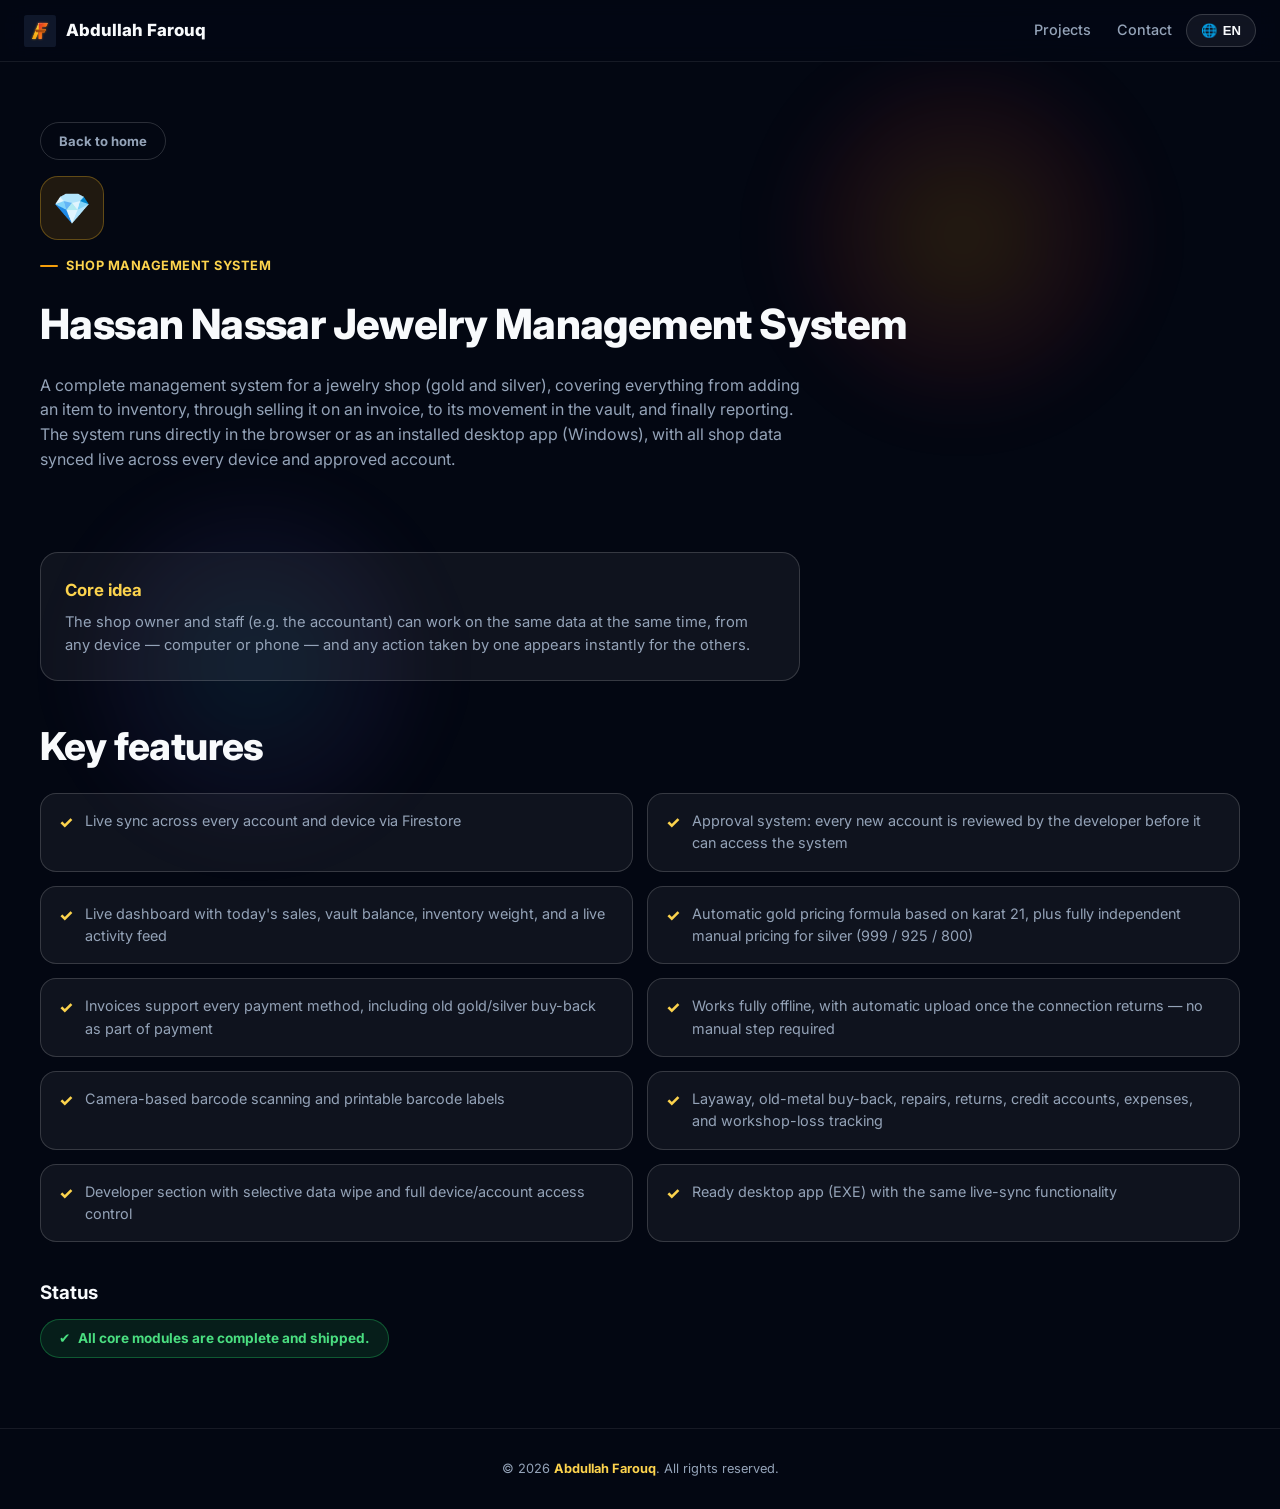
==== jewelry.html @ 9d97e61b "Add files via upload" ====
<!DOCTYPE html>
<html lang="en" dir="ltr">
<head>
<meta charset="UTF-8">
<meta name="viewport" content="width=device-width, initial-scale=1.0, viewport-fit=cover">
<title>Hassan Nassar Jewelry Management System | Abdullah Farouq</title>
<link rel="icon" type="image/svg+xml" href="logo.svg">
<link rel="preconnect" href="https://fonts.googleapis.com">
<link rel="preconnect" href="https://fonts.gstatic.com" crossorigin>
<link href="https://fonts.googleapis.com/css2?family=Inter:wght@400;500;600;700;800;900&display=swap" rel="stylesheet">
<link rel="stylesheet" href="shared.css">
<style>
  .p-hero{padding:60px 20px 10px}
  .p-hero .wrap{display:flex;flex-direction:column;gap:16px;align-items:flex-start}
  .p-icon{width:64px;height:64px;border-radius:18px;display:flex;align-items:center;justify-content:center;background:rgba(245,158,11,.12);border:1px solid rgba(251,191,36,.3);font-size:1.9rem}
  .p-title{font-size:clamp(1.8rem,4vw,2.6rem);font-weight:800;letter-spacing:-.6px}
  .p-intro{color:var(--muted);max-width:760px;font-size:1rem}
  .core-box{background:var(--panel);border:1px solid var(--panel-border);border-radius:var(--radius-md);padding:24px;max-width:760px}
  .core-box h3{margin-bottom:8px;font-size:1.05rem;color:var(--gold-3)}
  .core-box p{color:var(--muted);font-size:.92rem}
  .feature-grid{display:grid;grid-template-columns:repeat(2,1fr);gap:14px}
  .feature-item{display:flex;gap:12px;align-items:flex-start;background:var(--panel);border:1px solid var(--panel-border);border-radius:16px;padding:16px 18px}
  .feature-item .check{color:var(--gold-3);font-weight:800;flex:none}
  .feature-item p{color:var(--muted);font-size:.9rem}
  .status-badge{display:inline-flex;align-items:center;gap:8px;padding:8px 18px;border-radius:20px;background:rgba(34,197,94,.12);border:1px solid rgba(34,197,94,.35);color:#4ade80;font-weight:700;font-size:.85rem}
  @media (max-width:768px){.feature-grid{grid-template-columns:1fr}}
</style>
</head>
<body>

<svg style="display:none" aria-hidden="true">
  <defs>
    <linearGradient id="goldGradient" x1="0%" y1="100%" x2="100%" y2="0%"><stop offset="0%" stop-color="#F59E0B"/><stop offset="50%" stop-color="#FBBF24"/><stop offset="100%" stop-color="#FCD34D"/></linearGradient>
    <linearGradient id="copperGradient" x1="0%" y1="0%" x2="100%" y2="100%"><stop offset="0%" stop-color="#DC2626"/><stop offset="50%" stop-color="#F97316"/><stop offset="100%" stop-color="#FB923C"/></linearGradient>
    <linearGradient id="bronzeGradient" x1="0%" y1="0%" x2="100%" y2="0%"><stop offset="0%" stop-color="#92400E"/><stop offset="100%" stop-color="#B45309"/></linearGradient>
    <filter id="goldGlow" x="-20%" y="-20%" width="140%" height="140%"><feGaussianBlur stdDeviation="5" result="blur1"/><feMerge><feMergeNode in="blur1"/><feMergeNode in="SourceGraphic"/></feMerge></filter>
    <g id="af-emblem" filter="url(#goldGlow)">
      <path d="M 130 370 L 230 130 L 280 130 L 180 370 Z" fill="url(#goldGradient)"/>
      <path d="M 230 130 L 370 130 L 345 180 L 275 180 L 275 225 L 340 225 L 320 270 L 275 270 L 275 370 L 230 370 Z" fill="url(#copperGradient)"/>
      <path d="M 190 270 L 320 270 L 340 225 L 170 225 Z" fill="url(#bronzeGradient)" opacity="0.95"/>
      <line x1="230" y1="130" x2="370" y2="130" stroke="#FFF9E6" stroke-width="2" opacity="0.7"/>
      <line x1="170" y1="225" x2="340" y2="225" stroke="#FCD34D" stroke-width="2" opacity="0.8"/>
      <line x1="130" y1="370" x2="180" y2="370" stroke="#FCD34D" stroke-width="2.5"/>
      <line x1="230" y1="370" x2="275" y2="370" stroke="#FB923C" stroke-width="2.5"/>
      <circle cx="230" cy="130" r="4" fill="#FFFFFF"/><circle cx="370" cy="130" r="4" fill="#FB923C"/><circle cx="130" cy="370" r="4" fill="#FCD34D"/><circle cx="340" cy="225" r="3" fill="#FCD34D"/>
    </g>
  </defs>
</svg>

<div class="ambient-glow-1"></div>
<div class="ambient-glow-2"></div>

<nav class="nav">
  <a href="index.html" class="brand"><img src="logo.svg" alt="Abdullah Farouq logo" width="32" height="32">Abdullah Farouq</a>
  <div class="nav-right">
    <ul class="nav-links"><li><a href="index.html#projects" data-i18n="nav_projects">Projects</a></li><li><a href="index.html#contact" data-i18n="nav_contact">Contact</a></li></ul>
    <div class="lang-switch"><button class="lang-btn" id="langBtn">🌐 <span id="langLabel">EN</span></button><div class="lang-menu" id="langMenu"></div></div>
  </div>
</nav>

<section class="p-hero">
  <div class="wrap reveal">
    <a href="index.html" class="ghost-btn" style="padding:8px 18px;font-size:.82rem" data-i18n="back_home">← Back to home</a>
    <div class="p-icon">💎</div>
    <span class="eyebrow" data-i18n="j_tag" style="margin-bottom:0">Shop Management System</span>
    <h1 class="p-title" data-i18n="j_title">Hassan Nassar Jewelry Management System</h1>
    <p class="p-intro" data-i18n="j_intro">A complete management system for a jewelry shop (gold and silver)...</p>
  </div>
</section>

<section>
  <div class="wrap" style="display:flex;flex-direction:column;gap:36px">
    <div class="core-box reveal">
      <h3 data-i18n="j_core_title">Core idea</h3>
      <p data-i18n="j_core">The shop owner and staff can work on the same data at the same time...</p>
    </div>

    <div class="reveal">
      <h2 class="section-title" data-i18n="j_features_title">Key features</h2>
      <div class="feature-grid" style="margin-top:16px">
        <div class="feature-item"><span class="check">✓</span><p data-i18n="j_f1"></p></div>
        <div class="feature-item"><span class="check">✓</span><p data-i18n="j_f2"></p></div>
        <div class="feature-item"><span class="check">✓</span><p data-i18n="j_f3"></p></div>
        <div class="feature-item"><span class="check">✓</span><p data-i18n="j_f4"></p></div>
        <div class="feature-item"><span class="check">✓</span><p data-i18n="j_f5"></p></div>
        <div class="feature-item"><span class="check">✓</span><p data-i18n="j_f6"></p></div>
        <div class="feature-item"><span class="check">✓</span><p data-i18n="j_f7"></p></div>
        <div class="feature-item"><span class="check">✓</span><p data-i18n="j_f8"></p></div>
        <div class="feature-item"><span class="check">✓</span><p data-i18n="j_f9"></p></div>
        <div class="feature-item"><span class="check">✓</span><p data-i18n="j_f10"></p></div>
      </div>
    </div>

    <div class="reveal">
      <h3 style="margin-bottom:12px" data-i18n="j_status_title">Status</h3>
      <span class="status-badge">✔ <span data-i18n="j_status_note">All core modules are complete and shipped.</span></span>
    </div>
  </div>
</section>

<footer><p>© <span id="year"></span> <span class="foot-brand">Abdullah Farouq</span>. <span data-i18n="footer_rights">All rights reserved.</span></p></footer>

<script src="shared.js"></script>
<script>document.getElementById('year').textContent = new Date().getFullYear();</script>
</body>
</html>
---- shared.css ----
:root{
  --bg:#030712;
  --panel:rgba(255,255,255,.05);
  --panel-border:rgba(255,255,255,.16);
  --gold:#F59E0B;
  --gold-2:#FBBF24;
  --gold-3:#FCD34D;
  --copper:#F97316;
  --muted:#94A3B8;
  --text:#f8fafc;
  --blur:14px;
  --radius-lg:30px;
  --radius-md:18px;
}
*{box-sizing:border-box;margin:0;padding:0}
html{scroll-behavior:smooth}
body{background:var(--bg);color:var(--text);font-family:'Inter',system-ui,-apple-system,sans-serif;overflow-x:hidden;line-height:1.55}
img{max-width:100%;display:block}
a{color:inherit}
section{position:relative;z-index:1;padding:70px 20px}
.wrap{max-width:1200px;margin:0 auto}
.eyebrow{display:inline-flex;align-items:center;gap:8px;font-size:.8rem;font-weight:700;letter-spacing:.5px;color:var(--gold-3);text-transform:uppercase;margin-bottom:10px}
.eyebrow::before{content:"";width:18px;height:2px;background:var(--gold);border-radius:2px}
h2.section-title{font-size:clamp(1.6rem,3.6vw,2.4rem);font-weight:800;letter-spacing:-.6px;margin-bottom:8px}
.section-sub{color:var(--muted);max-width:640px;margin-bottom:36px;font-size:.98rem}

.ambient-glow-1,.ambient-glow-2{position:fixed;width:380px;height:380px;border-radius:50%;pointer-events:none;z-index:0;filter:blur(30px);will-change:transform}
.ambient-glow-1{top:5%;inset-inline-end:10%;background:radial-gradient(circle,rgba(245,158,11,.15) 0%,rgba(220,38,38,.08) 50%,transparent 70%)}
.ambient-glow-2{bottom:5%;inset-inline-start:5%;background:radial-gradient(circle,rgba(56,189,248,.1) 0%,rgba(139,92,246,.05) 50%,transparent 70%)}

.nav{position:sticky;top:0;z-index:60;display:flex;align-items:center;justify-content:space-between;padding:14px 24px;background:rgba(3,7,18,.72);backdrop-filter:blur(var(--blur)) saturate(150%);-webkit-backdrop-filter:blur(var(--blur)) saturate(150%);border-bottom:1px solid rgba(255,255,255,.08)}
.brand{display:flex;align-items:center;gap:10px;font-weight:800;font-size:1.05rem;text-decoration:none}
.brand svg{width:32px;height:32px;border-radius:8px}
.nav-right{display:flex;align-items:center;gap:14px}
.nav-links{display:flex;gap:26px;font-size:.9rem;font-weight:500;list-style:none}
.nav-links a{text-decoration:none;color:var(--muted);transition:color .25s}
.nav-links a:hover,.nav-links a:focus-visible{color:var(--text)}

.lang-switch{position:relative}
.lang-btn{display:flex;align-items:center;gap:6px;padding:8px 14px;border-radius:24px;background:rgba(255,255,255,.06);border:1px solid var(--panel-border);color:var(--text);font-size:.82rem;font-weight:600;cursor:pointer}
.lang-menu{position:absolute;top:calc(100% + 8px);inset-inline-end:0;background:rgba(10,14,25,.96);border:1px solid var(--panel-border);border-radius:14px;padding:6px;min-width:160px;max-height:280px;overflow-y:auto;display:none;box-shadow:0 20px 40px rgba(0,0,0,.5);backdrop-filter:blur(20px)}
.lang-menu.open{display:block}
.lang-menu button{width:100%;text-align:start;padding:9px 12px;border-radius:9px;background:none;border:none;color:var(--muted);font-size:.85rem;cursor:pointer}
.lang-menu button:hover{background:rgba(255,255,255,.06);color:var(--text)}
.lang-menu button.active{color:var(--gold-3);font-weight:700}

.apple-glass-btn,.ghost-btn{display:inline-flex;align-items:center;justify-content:center;gap:8px;padding:14px 30px;border-radius:40px;text-decoration:none;font-size:.94rem;font-weight:700;transition:transform .25s ease,box-shadow .25s ease,background .25s ease}
.apple-glass-btn{background:rgba(255,255,255,.08);backdrop-filter:blur(var(--blur)) saturate(150%);-webkit-backdrop-filter:blur(var(--blur)) saturate(150%);border:1px solid rgba(251,191,36,.35);color:#fff;box-shadow:0 12px 24px rgba(0,0,0,.3)}
.apple-glass-btn:hover{background:rgba(245,158,11,.15);border-color:rgba(251,191,36,.6);transform:translateY(-2px)}
.ghost-btn{border:1px solid var(--panel-border);color:var(--muted)}
.ghost-btn:hover{color:var(--text);border-color:rgba(255,255,255,.35)}

footer{text-align:center;padding:30px 20px;color:var(--muted);font-size:.8rem;border-top:1px solid rgba(255,255,255,.08)}
footer .foot-brand{color:var(--gold-3);font-weight:700}

.reveal{opacity:0;transform:translateY(24px);transition:opacity .7s ease,transform .7s ease}
.reveal.in{opacity:1;transform:translateY(0)}

@media (prefers-reduced-motion:reduce){
  *{animation-duration:.01ms !important;animation-iteration-count:1 !important;transition-duration:.01ms !important;scroll-behavior:auto !important}
  .reveal{opacity:1 !important;transform:none !important}
}
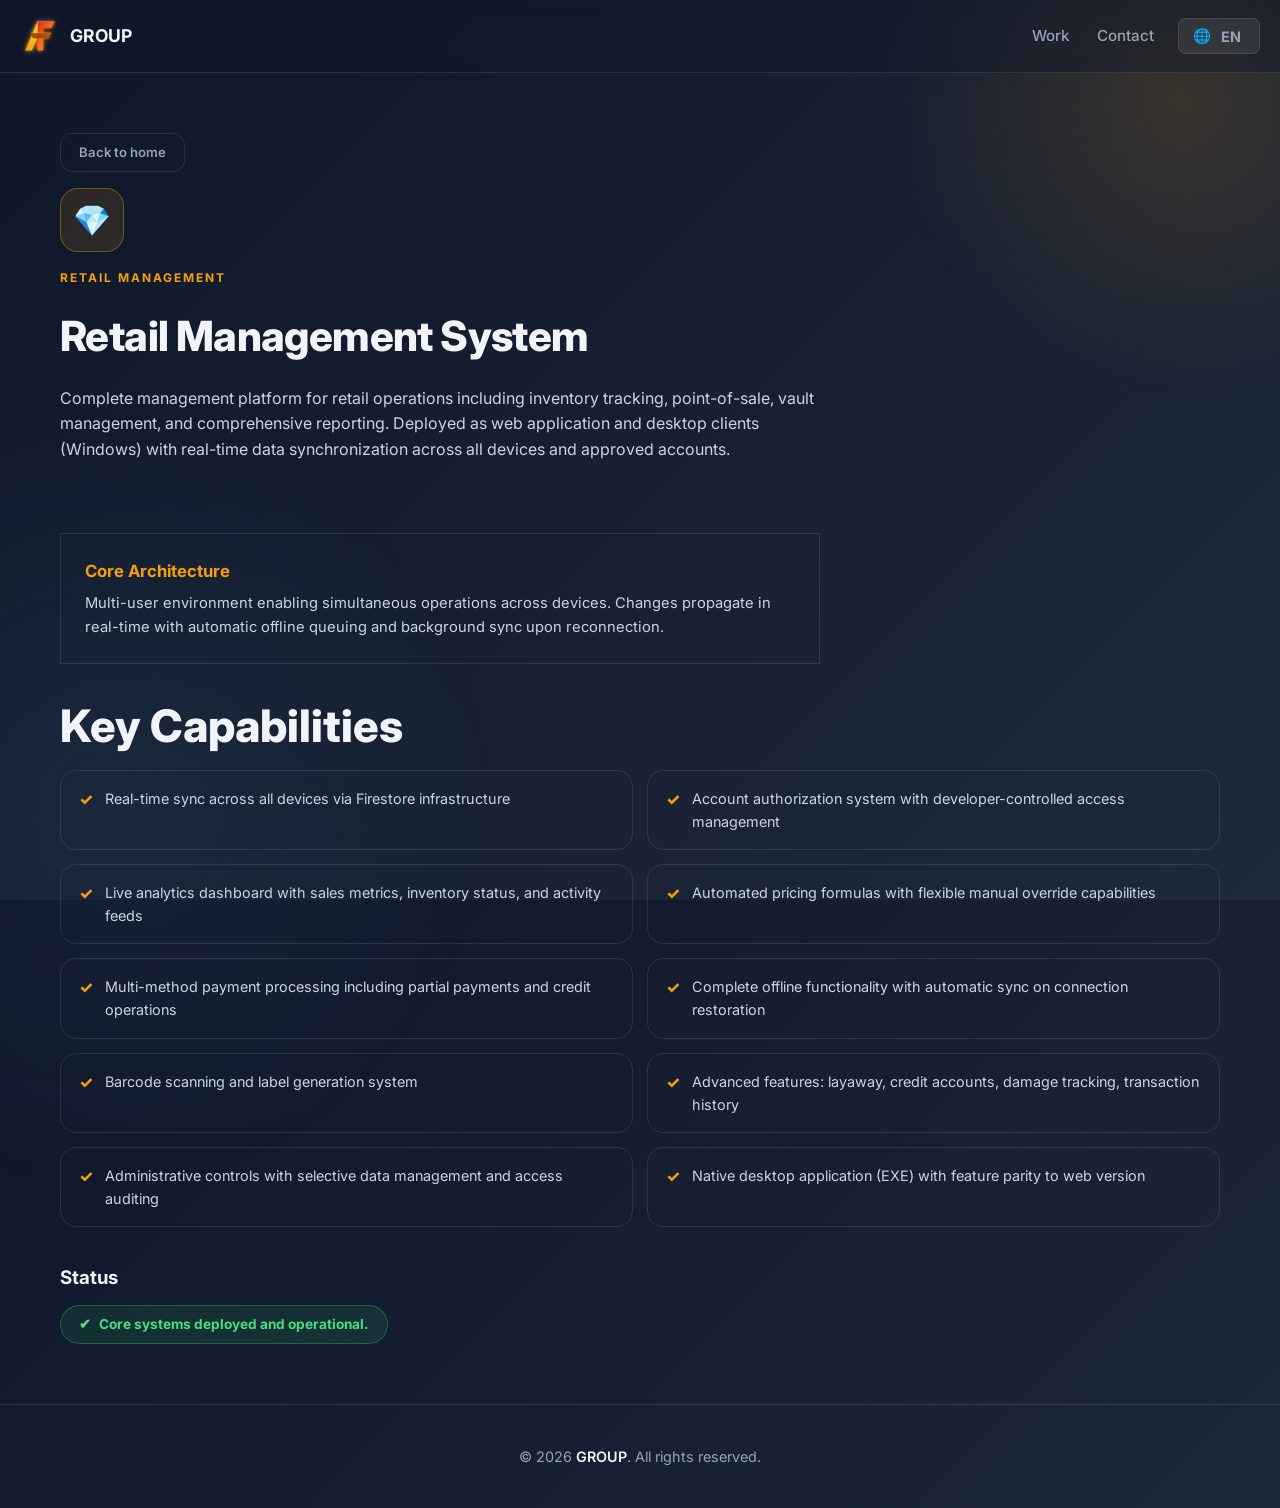
==== commit 3b4f9ea5: "Update branding from 'Abdullah Farouq' to 'GROUP'" ====
--- a/jewelry.html
+++ b/jewelry.html
@@ -3,7 +3,7 @@
 <head>
 <meta charset="UTF-8">
 <meta name="viewport" content="width=device-width, initial-scale=1.0, viewport-fit=cover">
-<title>Hassan Nassar Jewelry Management System | Abdullah Farouq</title>
+<title>Hassan Nassar Jewelry Management System | GROUP</title>
 <link rel="icon" type="image/svg+xml" href="logo.svg">
 <link rel="preconnect" href="https://fonts.googleapis.com">
 <link rel="preconnect" href="https://fonts.gstatic.com" crossorigin>
@@ -51,7 +51,7 @@
 <div class="ambient-glow-2"></div>
 
 <nav class="nav">
-  <a href="index.html" class="brand"><img src="logo.svg" alt="Abdullah Farouq logo" width="32" height="32">Abdullah Farouq</a>
+  <a href="index.html" class="brand"><img src="logo.svg" alt="GROUP logo" width="56" height="56">GROUP</a>
   <div class="nav-right">
     <ul class="nav-links"><li><a href="index.html#projects" data-i18n="nav_projects">Projects</a></li><li><a href="index.html#contact" data-i18n="nav_contact">Contact</a></li></ul>
     <div class="lang-switch"><button class="lang-btn" id="langBtn">🌐 <span id="langLabel">EN</span></button><div class="lang-menu" id="langMenu"></div></div>
@@ -98,7 +98,7 @@
   </div>
 </section>
 
-<footer><p>© <span id="year"></span> <span class="foot-brand">Abdullah Farouq</span>. <span data-i18n="footer_rights">All rights reserved.</span></p></footer>
+<footer><p>© <span id="year"></span> <span class="foot-brand">GROUP</span>. <span data-i18n="footer_rights">All rights reserved.</span></p></footer>
 
 <script src="shared.js"></script>
 <script>document.getElementById('year').textContent = new Date().getFullYear();</script>
--- a/shared.css
+++ b/shared.css
@@ -1,62 +1,791 @@
-:root{
-  --bg:#030712;
-  --panel:rgba(255,255,255,.05);
-  --panel-border:rgba(255,255,255,.16);
-  --gold:#F59E0B;
-  --gold-2:#FBBF24;
-  --gold-3:#FCD34D;
-  --copper:#F97316;
-  --muted:#94A3B8;
-  --text:#f8fafc;
-  --blur:14px;
-  --radius-lg:30px;
-  --radius-md:18px;
-}
-*{box-sizing:border-box;margin:0;padding:0}
-html{scroll-behavior:smooth}
-body{background:var(--bg);color:var(--text);font-family:'Inter',system-ui,-apple-system,sans-serif;overflow-x:hidden;line-height:1.55}
-img{max-width:100%;display:block}
-a{color:inherit}
-section{position:relative;z-index:1;padding:70px 20px}
-.wrap{max-width:1200px;margin:0 auto}
-.eyebrow{display:inline-flex;align-items:center;gap:8px;font-size:.8rem;font-weight:700;letter-spacing:.5px;color:var(--gold-3);text-transform:uppercase;margin-bottom:10px}
-.eyebrow::before{content:"";width:18px;height:2px;background:var(--gold);border-radius:2px}
-h2.section-title{font-size:clamp(1.6rem,3.6vw,2.4rem);font-weight:800;letter-spacing:-.6px;margin-bottom:8px}
-.section-sub{color:var(--muted);max-width:640px;margin-bottom:36px;font-size:.98rem}
-
-.ambient-glow-1,.ambient-glow-2{position:fixed;width:380px;height:380px;border-radius:50%;pointer-events:none;z-index:0;filter:blur(30px);will-change:transform}
-.ambient-glow-1{top:5%;inset-inline-end:10%;background:radial-gradient(circle,rgba(245,158,11,.15) 0%,rgba(220,38,38,.08) 50%,transparent 70%)}
-.ambient-glow-2{bottom:5%;inset-inline-start:5%;background:radial-gradient(circle,rgba(56,189,248,.1) 0%,rgba(139,92,246,.05) 50%,transparent 70%)}
-
-.nav{position:sticky;top:0;z-index:60;display:flex;align-items:center;justify-content:space-between;padding:14px 24px;background:rgba(3,7,18,.72);backdrop-filter:blur(var(--blur)) saturate(150%);-webkit-backdrop-filter:blur(var(--blur)) saturate(150%);border-bottom:1px solid rgba(255,255,255,.08)}
-.brand{display:flex;align-items:center;gap:10px;font-weight:800;font-size:1.05rem;text-decoration:none}
-.brand svg{width:32px;height:32px;border-radius:8px}
-.nav-right{display:flex;align-items:center;gap:14px}
-.nav-links{display:flex;gap:26px;font-size:.9rem;font-weight:500;list-style:none}
-.nav-links a{text-decoration:none;color:var(--muted);transition:color .25s}
-.nav-links a:hover,.nav-links a:focus-visible{color:var(--text)}
-
-.lang-switch{position:relative}
-.lang-btn{display:flex;align-items:center;gap:6px;padding:8px 14px;border-radius:24px;background:rgba(255,255,255,.06);border:1px solid var(--panel-border);color:var(--text);font-size:.82rem;font-weight:600;cursor:pointer}
-.lang-menu{position:absolute;top:calc(100% + 8px);inset-inline-end:0;background:rgba(10,14,25,.96);border:1px solid var(--panel-border);border-radius:14px;padding:6px;min-width:160px;max-height:280px;overflow-y:auto;display:none;box-shadow:0 20px 40px rgba(0,0,0,.5);backdrop-filter:blur(20px)}
-.lang-menu.open{display:block}
-.lang-menu button{width:100%;text-align:start;padding:9px 12px;border-radius:9px;background:none;border:none;color:var(--muted);font-size:.85rem;cursor:pointer}
-.lang-menu button:hover{background:rgba(255,255,255,.06);color:var(--text)}
-.lang-menu button.active{color:var(--gold-3);font-weight:700}
-
-.apple-glass-btn,.ghost-btn{display:inline-flex;align-items:center;justify-content:center;gap:8px;padding:14px 30px;border-radius:40px;text-decoration:none;font-size:.94rem;font-weight:700;transition:transform .25s ease,box-shadow .25s ease,background .25s ease}
-.apple-glass-btn{background:rgba(255,255,255,.08);backdrop-filter:blur(var(--blur)) saturate(150%);-webkit-backdrop-filter:blur(var(--blur)) saturate(150%);border:1px solid rgba(251,191,36,.35);color:#fff;box-shadow:0 12px 24px rgba(0,0,0,.3)}
-.apple-glass-btn:hover{background:rgba(245,158,11,.15);border-color:rgba(251,191,36,.6);transform:translateY(-2px)}
-.ghost-btn{border:1px solid var(--panel-border);color:var(--muted)}
-.ghost-btn:hover{color:var(--text);border-color:rgba(255,255,255,.35)}
-
-footer{text-align:center;padding:30px 20px;color:var(--muted);font-size:.8rem;border-top:1px solid rgba(255,255,255,.08)}
-footer .foot-brand{color:var(--gold-3);font-weight:700}
-
-.reveal{opacity:0;transform:translateY(24px);transition:opacity .7s ease,transform .7s ease}
-.reveal.in{opacity:1;transform:translateY(0)}
-
-@media (prefers-reduced-motion:reduce){
-  *{animation-duration:.01ms !important;animation-iteration-count:1 !important;transition-duration:.01ms !important;scroll-behavior:auto !important}
-  .reveal{opacity:1 !important;transform:none !important}
-}
+/* ===== Root & Theme Variables ===== */
+:root {
+  --gold-1: #FFFBEB;
+  --gold-2: #FCD34D;
+  --gold-3: #F59E0B;
+  --text: #F1F5F9;
+  --text-muted: #94A3B8;
+  --muted: #CBD5E1;
+  --panel-border: rgba(255, 255, 255, 0.1);
+  --surface-dark: #0F172A;
+  --surface-card: #1E293B;
+  --transition-base: 0.3s cubic-bezier(0.4, 0, 0.2, 1);
+}
+
+/* ===== Global Reset ===== */
+* {
+  margin: 0;
+  padding: 0;
+  box-sizing: border-box;
+}
+
+html, body {
+  width: 100%;
+  height: 100%;
+}
+
+body {
+  font-family: 'Inter', -apple-system, BlinkMacSystemFont, 'Segoe UI', sans-serif;
+  background: linear-gradient(135deg, #0F172A 0%, #1E293B 100%);
+  color: var(--text);
+  line-height: 1.6;
+  overflow-x: hidden;
+  position: relative;
+}
+
+/* ===== Ambient Background Glows ===== */
+.ambient-glow-1, .ambient-glow-2 {
+  position: fixed;
+  pointer-events: none;
+  z-index: 0;
+}
+
+.ambient-glow-1 {
+  width: 600px;
+  height: 600px;
+  background: radial-gradient(circle, rgba(245, 158, 11, 0.15) 0%, transparent 70%);
+  top: -200px;
+  right: -200px;
+  border-radius: 50%;
+}
+
+.ambient-glow-2 {
+  width: 800px;
+  height: 800px;
+  background: radial-gradient(circle, rgba(100, 150, 200, 0.08) 0%, transparent 70%);
+  bottom: -300px;
+  left: -300px;
+  border-radius: 50%;
+}
+
+/* ===== Navigation ===== */
+.nav {
+  position: relative;
+  z-index: 100;
+  padding: 16px 20px;
+  display: flex;
+  align-items: center;
+  justify-content: space-between;
+  gap: 20px;
+  background: rgba(15, 23, 42, 0.4);
+  backdrop-filter: blur(8px);
+  border-bottom: 1px solid var(--panel-border);
+  flex-wrap: wrap;
+}
+
+.brand {
+  display: flex;
+  align-items: center;
+  gap: 10px;
+  font-weight: 700;
+  font-size: 1.1rem;
+  color: var(--text);
+  text-decoration: none;
+  transition: opacity var(--transition-base);
+}
+
+.brand:hover {
+  opacity: 0.8;
+}
+
+.brand img {
+  width: 40px;
+  height: 40px;
+  display: block;
+}
+
+.nav-right {
+  display: flex;
+  align-items: center;
+  gap: 24px;
+  flex-wrap: wrap;
+}
+
+.nav-links {
+  list-style: none;
+  display: flex;
+  gap: 28px;
+  align-items: center;
+}
+
+.nav-links a {
+  color: var(--text-muted);
+  text-decoration: none;
+  font-size: 0.95rem;
+  font-weight: 500;
+  transition: color var(--transition-base);
+  position: relative;
+}
+
+.nav-links a::after {
+  content: '';
+  position: absolute;
+  bottom: -4px;
+  left: 0;
+  width: 0;
+  height: 2px;
+  background: var(--gold-3);
+  transition: width var(--transition-base);
+}
+
+.nav-links a:hover {
+  color: var(--text);
+}
+
+.nav-links a:hover::after {
+  width: 100%;
+}
+
+/* ===== Language Switcher ===== */
+.lang-switch {
+  position: relative;
+}
+
+.lang-btn {
+  display: flex;
+  align-items: center;
+  gap: 6px;
+  padding: 8px 14px;
+  background: rgba(255, 255, 255, 0.08);
+  border: 1px solid var(--panel-border);
+  border-radius: 8px;
+  color: var(--text-muted);
+  cursor: pointer;
+  font-size: 0.9rem;
+  font-weight: 600;
+  transition: all var(--transition-base);
+  font-family: inherit;
+}
+
+.lang-btn:hover {
+  background: rgba(255, 255, 255, 0.12);
+  color: var(--text);
+  border-color: rgba(245, 158, 11, 0.4);
+}
+
+#langLabel {
+  font-weight: 700;
+  min-width: 28px;
+  display: inline-block;
+}
+
+.lang-menu {
+  position: absolute;
+  top: 100%;
+  right: 0;
+  margin-top: 8px;
+  background: var(--surface-card);
+  border: 1px solid var(--panel-border);
+  border-radius: 12px;
+  min-width: 140px;
+  overflow: hidden;
+  opacity: 0;
+  visibility: hidden;
+  transform: translateY(-8px);
+  transition: all var(--transition-base);
+  z-index: 200;
+}
+
+.lang-menu.open {
+  opacity: 1;
+  visibility: visible;
+  transform: translateY(0);
+}
+
+.lang-menu button {
+  display: block;
+  width: 100%;
+  padding: 12px 16px;
+  background: none;
+  border: none;
+  color: var(--text-muted);
+  text-align: left;
+  cursor: pointer;
+  font-size: 0.9rem;
+  font-weight: 500;
+  font-family: inherit;
+  transition: all var(--transition-base);
+  border-bottom: 1px solid var(--panel-border);
+}
+
+.lang-menu button:last-child {
+  border-bottom: none;
+}
+
+.lang-menu button:hover {
+  background: rgba(245, 158, 11, 0.1);
+  color: var(--text);
+}
+
+.lang-menu button.active {
+  background: rgba(245, 158, 11, 0.2);
+  color: var(--gold-3);
+  font-weight: 600;
+}
+
+/* ===== Main Container & Sections ===== */
+main {
+  position: relative;
+  z-index: 1;
+}
+
+.wrap {
+  max-width: 1200px;
+  margin: 0 auto;
+  padding: 0 20px;
+}
+
+section {
+  padding: 60px 0;
+}
+
+@media (max-width: 768px) {
+  section {
+    padding: 40px 0;
+  }
+}
+
+/* ===== Hero Section ===== */
+.hero {
+  padding: 56px 20px 30px;
+  text-align: center;
+}
+
+.hero-inner {
+  max-width: 820px;
+  margin: 0 auto;
+  display: flex;
+  flex-direction: column;
+  align-items: center;
+  gap: 18px;
+}
+
+.hero-title {
+  font-size: clamp(2.1rem, 4.6vw, 3.4rem);
+  font-weight: 800;
+  line-height: 1.15;
+  letter-spacing: -1px;
+  background: linear-gradient(180deg, #fff 0%, #CBD5E1 100%);
+  -webkit-background-clip: text;
+  -webkit-text-fill-color: transparent;
+  background-clip: text;
+}
+
+.hero-title span {
+  background: linear-gradient(135deg, #F59E0B 0%, #F97316 50%, #FB923C 100%);
+  -webkit-background-clip: text;
+  -webkit-text-fill-color: transparent;
+  background-clip: text;
+}
+
+.hero-desc {
+  font-size: 1.05rem;
+  color: var(--muted);
+  max-width: 600px;
+  line-height: 1.7;
+}
+
+.hero-actions {
+  display: flex;
+  gap: 12px;
+  flex-wrap: wrap;
+  justify-content: center;
+  margin-top: 12px;
+}
+
+@media (max-width: 640px) {
+  .hero-actions {
+    flex-direction: column;
+    width: 100%;
+  }
+  
+  .hero-actions a {
+    width: 100%;
+    text-align: center;
+  }
+}
+
+/* ===== Button Styles ===== */
+.apple-glass-btn, .ghost-btn {
+  padding: 14px 28px;
+  border-radius: 12px;
+  text-decoration: none;
+  font-weight: 600;
+  font-size: 0.95rem;
+  transition: all var(--transition-base);
+  display: inline-flex;
+  align-items: center;
+  justify-content: center;
+  border: none;
+  cursor: pointer;
+  font-family: inherit;
+}
+
+.apple-glass-btn {
+  background: rgba(245, 158, 11, 0.15);
+  border: 1.5px solid rgba(245, 158, 11, 0.4);
+  color: var(--gold-3);
+}
+
+.apple-glass-btn:hover {
+  background: rgba(245, 158, 11, 0.25);
+  border-color: rgba(245, 158, 11, 0.6);
+  transform: translateY(-2px);
+  box-shadow: 0 12px 30px rgba(245, 158, 11, 0.15);
+}
+
+.ghost-btn {
+  background: transparent;
+  border: 1.5px solid var(--panel-border);
+  color: var(--text-muted);
+}
+
+.ghost-btn:hover {
+  background: rgba(255, 255, 255, 0.08);
+  border-color: var(--muted);
+  color: var(--text);
+  transform: translateY(-2px);
+}
+
+/* ===== Stats Section ===== */
+.stats {
+  display: flex;
+  gap: 36px;
+  flex-wrap: wrap;
+  justify-content: center;
+  margin-top: 6px;
+}
+
+.stat {
+  text-align: center;
+}
+
+.stat b {
+  display: block;
+  font-size: 1.7rem;
+  font-weight: 800;
+  color: var(--gold-3);
+  margin-bottom: 4px;
+}
+
+.stat span {
+  color: var(--muted);
+  font-size: 0.8rem;
+  font-weight: 500;
+  letter-spacing: 0.5px;
+  text-transform: uppercase;
+}
+
+@media (max-width: 640px) {
+  .stats {
+    gap: 24px;
+  }
+  
+  .stat b {
+    font-size: 1.4rem;
+  }
+  
+  .stat span {
+    font-size: 0.75rem;
+  }
+}
+
+/* ===== Reveal Animation ===== */
+.reveal {
+  opacity: 0;
+  transform: translateY(20px);
+  transition: opacity 0.8s ease, transform 0.8s ease;
+}
+
+.reveal.in {
+  opacity: 1;
+  transform: translateY(0);
+}
+
+@media (prefers-reduced-motion: reduce) {
+  .reveal {
+    opacity: 1;
+    transform: none;
+    transition: none;
+  }
+}
+
+/* ===== Section Headers ===== */
+.eyebrow {
+  font-size: 0.75rem;
+  font-weight: 700;
+  letter-spacing: 2px;
+  text-transform: uppercase;
+  color: var(--gold-3);
+  margin-bottom: 8px;
+}
+
+.section-title {
+  font-size: clamp(1.8rem, 3.5vw, 2.8rem);
+  font-weight: 800;
+  line-height: 1.2;
+  margin-bottom: 12px;
+  color: var(--text);
+}
+
+.section-sub {
+  font-size: 1.05rem;
+  color: var(--text-muted);
+  max-width: 600px;
+  line-height: 1.7;
+}
+
+/* ===== Deck/Cards Section ===== */
+.deck-section {
+  padding: 40px 20px 100px;
+  overflow: hidden;
+}
+
+.deck-wrap {
+  max-width: 1100px;
+  margin: 0 auto;
+  position: relative;
+}
+
+.deck-container {
+  position: relative;
+  display: flex;
+  flex-direction: column;
+  gap: 22px;
+  margin-top: 30px;
+  perspective: 1200px;
+}
+
+@media (min-width: 900px) {
+  .deck-container {
+    display: block;
+    min-height: 820px;
+  }
+}
+
+/* ===== Apple Card Styles ===== */
+.apple-card {
+  position: relative;
+  border-radius: 20px;
+  padding: 24px;
+  background: rgba(18, 24, 38, 0.65);
+  backdrop-filter: blur(24px) saturate(190%);
+  -webkit-backdrop-filter: blur(24px) saturate(190%);
+  border: 1px solid rgba(255, 255, 255, 0.12);
+  box-shadow: 0 20px 50px rgba(0, 0, 0, 0.4), inset 0 1px 0 rgba(255, 255, 255, 0.15);
+  color: var(--text);
+  text-decoration: none;
+  display: flex;
+  flex-direction: column;
+  justify-content: space-between;
+  transition: transform 0.6s cubic-bezier(0.16, 1, 0.3, 1), box-shadow 0.4s ease, border-color 0.4s ease;
+  transform-style: preserve-3d;
+  will-change: transform;
+  cursor: pointer;
+  overflow: hidden;
+  min-height: 280px;
+}
+
+@media (max-width: 768px) {
+  .apple-card {
+    padding: 20px;
+    border-radius: 16px;
+    min-height: 240px;
+  }
+}
+
+.apple-card::before {
+  content: "";
+  position: absolute;
+  inset: 0;
+  border-radius: 20px;
+  background: radial-gradient(600px circle at var(--mx, 50%) var(--my, 50%), rgba(251, 191, 36, 0.18), transparent 40%);
+  opacity: 0;
+  transition: opacity 0.35s ease;
+  pointer-events: none;
+}
+
+.apple-card:hover::before {
+  opacity: 1;
+}
+
+.apple-card:hover {
+  border-color: rgba(251, 191, 36, 0.5);
+  box-shadow: 0 30px 70px rgba(0, 0, 0, 0.6), 0 0 25px rgba(245, 158, 11, 0.2);
+  z-index: 50 !important;
+}
+
+@media (min-width: 900px) {
+  .apple-card {
+    position: absolute;
+    width: 480px;
+    min-height: 340px;
+  }
+  
+  .apple-card:nth-child(1) { top: 0px; inset-inline-start: 400px; z-index: 6; }
+  .apple-card:nth-child(2) { top: 70px; inset-inline-start: 320px; z-index: 5; }
+  .apple-card:nth-child(3) { top: 140px; inset-inline-start: 240px; z-index: 4; }
+  .apple-card:nth-child(4) { top: 210px; inset-inline-start: 160px; z-index: 3; }
+  .apple-card:nth-child(5) { top: 280px; inset-inline-start: 80px; z-index: 2; }
+  .apple-card:nth-child(6) { top: 350px; inset-inline-start: 0px; z-index: 1; }
+}
+
+/* ===== Card Header ===== */
+.card-header {
+  display: flex;
+  align-items: center;
+  justify-content: space-between;
+  margin-bottom: 16px;
+  transform: translateZ(25px);
+}
+
+.card-tag {
+  font-size: 0.7rem;
+  font-weight: 700;
+  letter-spacing: 0.8px;
+  text-transform: uppercase;
+  color: var(--gold-3);
+  background: rgba(245, 158, 11, 0.12);
+  padding: 6px 12px;
+  border-radius: 16px;
+  border: 1px solid rgba(251, 191, 36, 0.3);
+  white-space: nowrap;
+}
+
+.card-icon {
+  width: 44px;
+  height: 44px;
+  border-radius: 12px;
+  background: rgba(255, 255, 255, 0.06);
+  border: 1px solid var(--panel-border);
+  display: flex;
+  align-items: center;
+  justify-content: center;
+  font-size: 1.3rem;
+  flex-shrink: 0;
+}
+
+@media (max-width: 640px) {
+  .card-icon {
+    width: 40px;
+    height: 40px;
+    font-size: 1.1rem;
+  }
+}
+
+/* ===== Card Body ===== */
+.card-body {
+  transform: translateZ(20px);
+  flex: 1;
+}
+
+.card-title {
+  font-size: 1.3rem;
+  font-weight: 800;
+  margin-bottom: 8px;
+  color: #ffffff;
+}
+
+.card-desc {
+  color: var(--muted);
+  font-size: 0.9rem;
+  line-height: 1.5;
+}
+
+@media (max-width: 640px) {
+  .card-title {
+    font-size: 1.1rem;
+  }
+  
+  .card-desc {
+    font-size: 0.85rem;
+  }
+}
+
+/* ===== Card Footer ===== */
+.card-footer {
+  margin-top: 16px;
+  display: flex;
+  align-items: center;
+  justify-content: space-between;
+  transform: translateZ(30px);
+  gap: 8px;
+}
+
+.card-link-btn {
+  display: inline-flex;
+  align-items: center;
+  gap: 6px;
+  font-size: 0.85rem;
+  font-weight: 700;
+  color: var(--gold-3);
+  text-decoration: none;
+  transition: color var(--transition-base);
+}
+
+.card-link-btn:hover {
+  color: var(--gold-2);
+}
+
+/* ===== Reviews & Ratings ===== */
+.stars-rating {
+  display: flex;
+  gap: 3px;
+  color: var(--gold-3);
+  font-size: 1rem;
+  margin-bottom: 8px;
+}
+
+.private-badge {
+  font-size: 0.65rem;
+  font-weight: 700;
+  letter-spacing: 0.5px;
+  color: #E24B4A;
+  background: rgba(226, 75, 74, 0.12);
+  padding: 4px 10px;
+  border-radius: 14px;
+  border: 1px solid rgba(226, 75, 74, 0.25);
+  white-space: nowrap;
+}
+
+/* ===== Form Styles ===== */
+.card-form {
+  display: flex;
+  flex-direction: column;
+  gap: 10px;
+  margin-top: 12px;
+}
+
+.ios-input, .ios-textarea {
+  width: 100%;
+  background: rgba(0, 0, 0, 0.35);
+  border: 1px solid rgba(255, 255, 255, 0.15);
+  border-radius: 10px;
+  padding: 10px 12px;
+  color: var(--text);
+  font-size: 0.85rem;
+  outline: none;
+  font-family: inherit;
+  transition: all var(--transition-base);
+}
+
+.ios-input:focus, .ios-textarea:focus {
+  background: rgba(0, 0, 0, 0.5);
+  border-color: rgba(245, 158, 11, 0.5);
+  box-shadow: 0 0 0 2px rgba(245, 158, 11, 0.1);
+}
+
+.ios-input::placeholder, .ios-textarea::placeholder {
+  color: rgba(255, 255, 255, 0.4);
+}
+
+.ios-textarea {
+  resize: vertical;
+  min-height: 60px;
+}
+
+.ios-btn {
+  padding: 10px 16px;
+  background: linear-gradient(135deg, #F59E0B 0%, #F97316 100%);
+  color: #000;
+  border: none;
+  border-radius: 10px;
+  font-weight: 700;
+  font-size: 0.9rem;
+  cursor: pointer;
+  font-family: inherit;
+  transition: all var(--transition-base);
+}
+
+.ios-btn:hover {
+  transform: translateY(-2px);
+  box-shadow: 0 8px 20px rgba(245, 158, 11, 0.3);
+}
+
+.ios-btn:active {
+  transform: translateY(0);
+}
+
+/* ===== Contact Section ===== */
+#contact {
+  padding: 80px 20px;
+  text-align: center;
+}
+
+#contact .wrap {
+  max-width: 700px;
+  margin: 0 auto;
+}
+
+/* ===== Footer ===== */
+footer {
+  padding: 40px 20px;
+  text-align: center;
+  border-top: 1px solid var(--panel-border);
+  color: var(--text-muted);
+  font-size: 0.9rem;
+}
+
+.foot-brand {
+  color: var(--text);
+  font-weight: 600;
+}
+
+/* ===== Accessibility & Responsive ===== */
+@media (prefers-reduced-motion: reduce) {
+  * {
+    animation-duration: 0.01ms !important;
+    animation-iteration-count: 1 !important;
+    transition-duration: 0.01ms !important;
+  }
+}
+
+@media (max-width: 768px) {
+  .nav {
+    padding: 12px 16px;
+  }
+  
+  .brand img {
+    width: 36px;
+    height: 36px;
+  }
+  
+  .nav-links {
+    gap: 16px;
+  }
+  
+  .nav-links a {
+    font-size: 0.9rem;
+  }
+  
+  .deck-section {
+    padding: 30px 16px 80px;
+  }
+  
+  #contact {
+    padding: 60px 16px;
+  }
+  
+  footer {
+    padding: 30px 16px;
+    font-size: 0.85rem;
+  }
+}
+
+/* ===== Scrollbar ===== */
+::-webkit-scrollbar {
+  width: 8px;
+}
+
+::-webkit-scrollbar-track {
+  background: transparent;
+}
+
+::-webkit-scrollbar-thumb {
+  background: rgba(245, 158, 11, 0.3);
+  border-radius: 4px;
+}
+
+::-webkit-scrollbar-thumb:hover {
+  background: rgba(245, 158, 11, 0.5);
+}
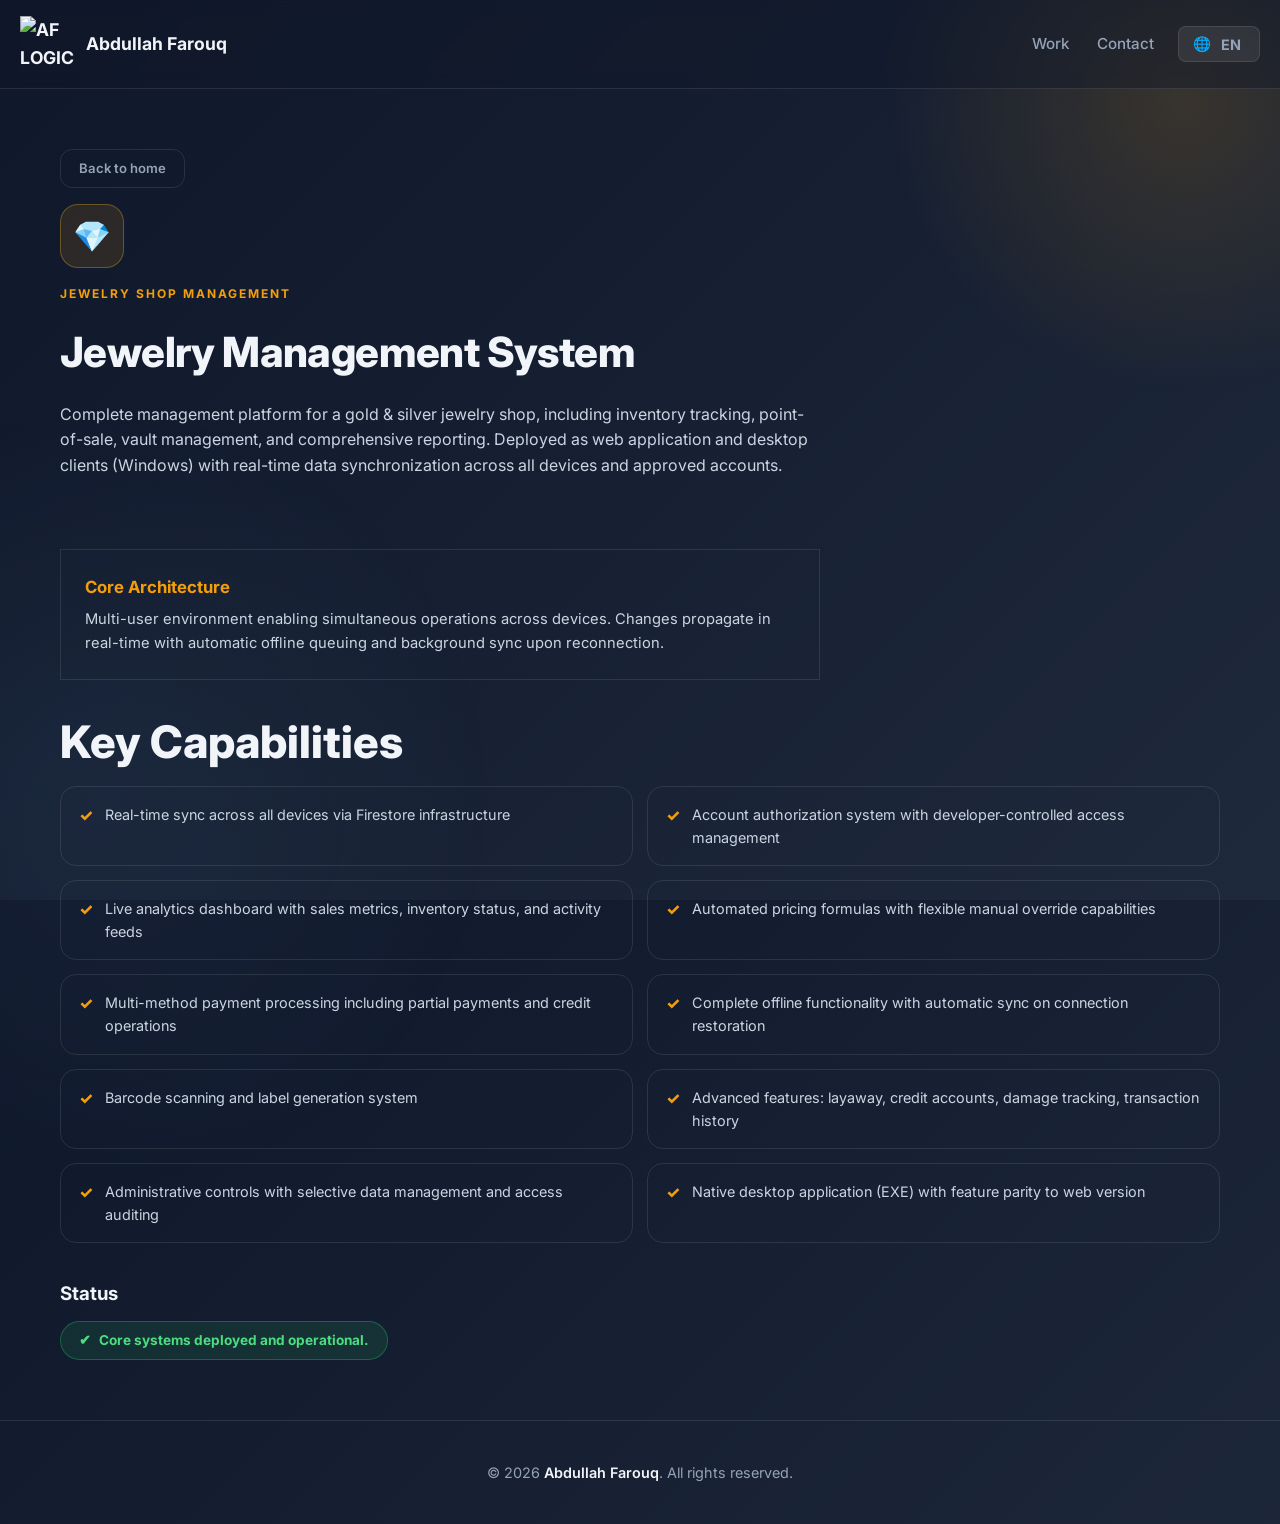
==== commit 721f98d9: "Update jewelry.html" ====
--- a/jewelry.html
+++ b/jewelry.html
@@ -3,8 +3,8 @@
 <head>
 <meta charset="UTF-8">
 <meta name="viewport" content="width=device-width, initial-scale=1.0, viewport-fit=cover">
-<title>Hassan Nassar Jewelry Management System | GROUP</title>
-<link rel="icon" type="image/svg+xml" href="logo.svg">
+<title>Hassan Nassar Jewelry Management System | Abdullah Farouq</title>
+<link rel="icon" type="image/png" href="Logo_3.png">
 <link rel="preconnect" href="https://fonts.googleapis.com">
 <link rel="preconnect" href="https://fonts.gstatic.com" crossorigin>
 <link href="https://fonts.googleapis.com/css2?family=Inter:wght@400;500;600;700;800;900&display=swap" rel="stylesheet">
@@ -51,7 +51,7 @@
 <div class="ambient-glow-2"></div>
 
 <nav class="nav">
-  <a href="index.html" class="brand"><img src="logo.svg" alt="GROUP logo" width="56" height="56">GROUP</a>
+  <a href="index.html" class="brand"><img src="Logo_3.png" alt="AF LOGIC" width="32" height="32">Abdullah Farouq</a>
   <div class="nav-right">
     <ul class="nav-links"><li><a href="index.html#projects" data-i18n="nav_projects">Projects</a></li><li><a href="index.html#contact" data-i18n="nav_contact">Contact</a></li></ul>
     <div class="lang-switch"><button class="lang-btn" id="langBtn">🌐 <span id="langLabel">EN</span></button><div class="lang-menu" id="langMenu"></div></div>
@@ -98,7 +98,7 @@
   </div>
 </section>
 
-<footer><p>© <span id="year"></span> <span class="foot-brand">GROUP</span>. <span data-i18n="footer_rights">All rights reserved.</span></p></footer>
+<footer><p>© <span id="year"></span> <span class="foot-brand">Abdullah Farouq</span>. <span data-i18n="footer_rights">All rights reserved.</span></p></footer>
 
 <script src="shared.js"></script>
 <script>document.getElementById('year').textContent = new Date().getFullYear();</script>
--- a/shared.css
+++ b/shared.css
@@ -89,9 +89,16 @@
 }
 
 .brand img {
-  width: 40px;
-  height: 40px;
+  width: 56px;
+  height: 56px;
   display: block;
+}
+
+@media (max-width: 768px) {
+  .brand img {
+    width: 44px;
+    height: 44px;
+  }
 }
 
 .nav-right {
